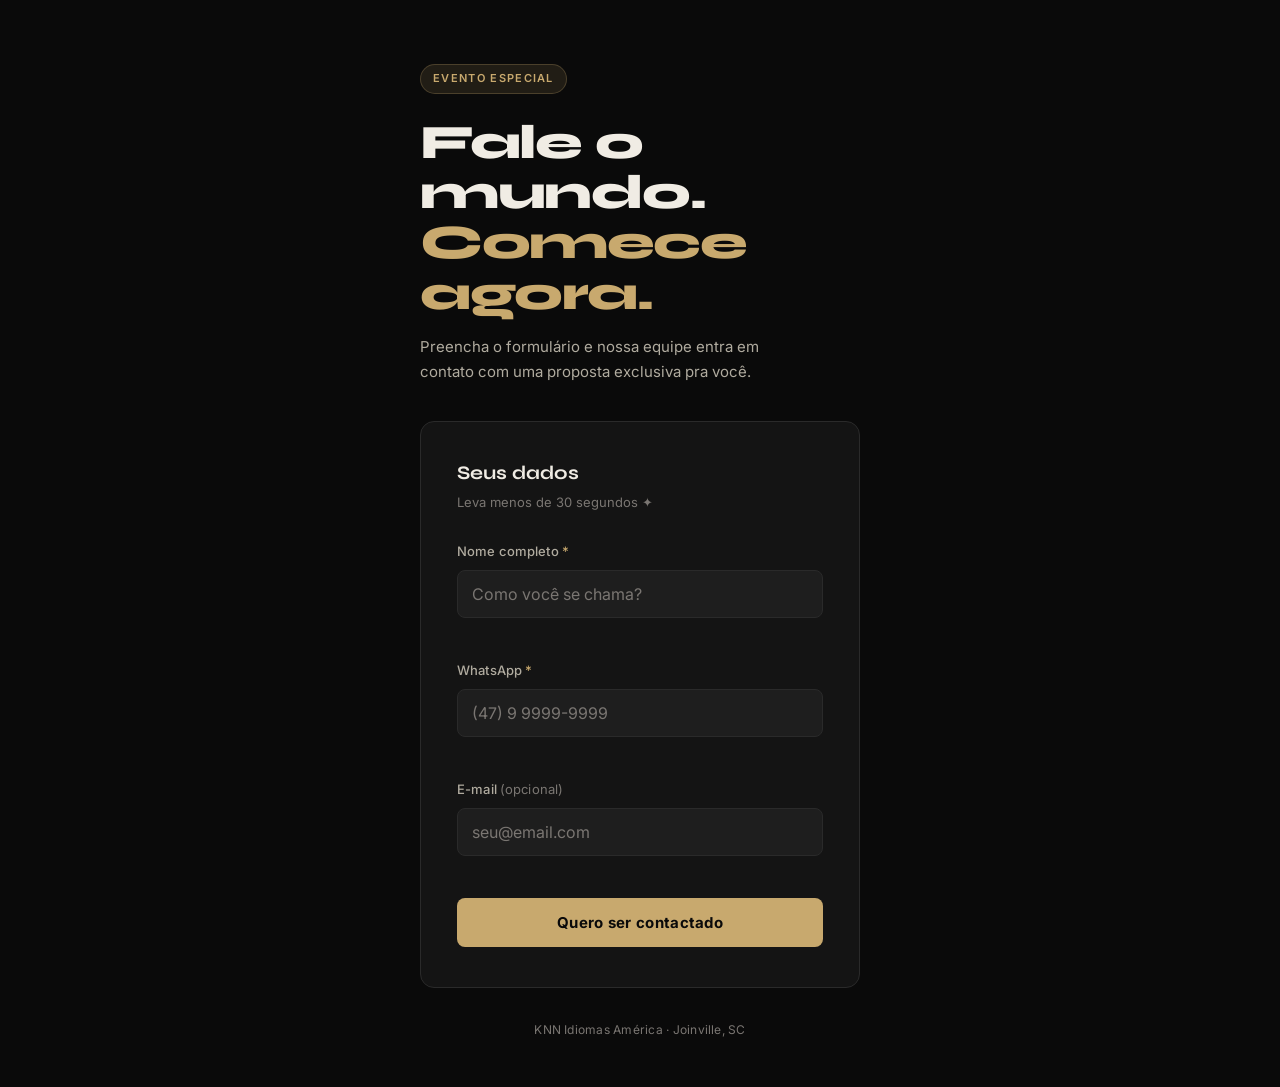
==== index.html @ 27bf4df8 "Add files via upload" ====
<!DOCTYPE html>
<html lang="pt-BR">
<head>
  <meta charset="UTF-8" />
  <meta name="viewport" content="width=device-width, initial-scale=1.0, maximum-scale=1.0" />
  <meta name="theme-color" content="#0a0a0a" />
  <title>KNN Idiomas América — Garanta sua vaga</title>
  <link rel="stylesheet" href="style.css" />
  <link rel="preconnect" href="https://fonts.googleapis.com" />
  <link href="https://fonts.googleapis.com/css2?family=Inter:wght@400;500;600;700&family=Syne:wght@700;800&display=swap" rel="stylesheet" />
</head>
<body>

  <div class="page-wrapper">

    <!-- HERO -->
    <header class="hero">
      <div class="hero-badge">Evento Especial</div>
      <h1 class="hero-title">Fale o mundo.<br/><span class="accent">Comece agora.</span></h1>
      <p class="hero-sub">Preencha o formulário e nossa equipe entra em contato com uma proposta exclusiva pra você.</p>
    </header>

    <!-- FORM CARD -->
    <main class="card" id="form-section">

      <div id="form-view">
        <h2 class="card-title">Seus dados</h2>
        <p class="card-hint">Leva menos de 30 segundos ✦</p>

        <form id="lead-form" novalidate>

          <div class="field-group">
            <label for="nome">Nome completo <span class="required">*</span></label>
            <input
              type="text"
              id="nome"
              name="nome"
              placeholder="Como você se chama?"
              autocomplete="name"
              inputmode="text"
              required
            />
            <span class="field-error" id="erro-nome"></span>
          </div>

          <div class="field-group">
            <label for="whatsapp">WhatsApp <span class="required">*</span></label>
            <input
              type="tel"
              id="whatsapp"
              name="whatsapp"
              placeholder="(47) 9 9999-9999"
              autocomplete="tel"
              inputmode="numeric"
              maxlength="16"
              required
            />
            <span class="field-error" id="erro-whatsapp"></span>
          </div>

          <div class="field-group">
            <label for="email">E-mail <span class="optional">(opcional)</span></label>
            <input
              type="email"
              id="email"
              name="email"
              placeholder="seu@email.com"
              autocomplete="email"
              inputmode="email"
            />
            <span class="field-error" id="erro-email"></span>
          </div>

          <div id="submit-error" class="submit-error" aria-live="polite"></div>

          <button type="submit" id="btn-submit" class="btn-primary">
            <span class="btn-text">Quero ser contactado</span>
            <span class="btn-loader" hidden>
              <svg width="20" height="20" viewBox="0 0 24 24" fill="none" stroke="currentColor" stroke-width="2.5" stroke-linecap="round">
                <path d="M12 2v4M12 18v4M4.93 4.93l2.83 2.83M16.24 16.24l2.83 2.83M2 12h4M18 12h4M4.93 19.07l2.83-2.83M16.24 7.76l2.83-2.83"/>
              </svg>
            </span>
          </button>

        </form>
      </div>

      <!-- SUCCESS STATE -->
      <div id="success-view" hidden>
        <div class="success-icon">
          <svg width="40" height="40" viewBox="0 0 24 24" fill="none" stroke="currentColor" stroke-width="2.5" stroke-linecap="round" stroke-linejoin="round">
            <polyline points="20 6 9 17 4 12"/>
          </svg>
        </div>
        <h2 class="success-title">Recebemos!</h2>
        <p class="success-text">Seus dados foram salvos. Em breve nossa equipe fala com você pelo WhatsApp. 🎉</p>
      </div>

    </main>

    <footer class="page-footer">
      <p>KNN Idiomas América · Joinville, SC</p>
    </footer>

  </div>

  <script src="script.js"></script>
</body>
</html>
---- style.css ----
/* ===========================
   TOKENS
   =========================== */
:root {
  --bg:          #0a0a0a;
  --surface:     #141414;
  --surface-2:   #1e1e1e;
  --border:      #2a2a2a;
  --gold:        #c8a96e;
  --gold-light:  #e0c48a;
  --gold-dim:    rgba(200, 169, 110, 0.12);
  --text:        #f0ece4;
  --text-muted:  #7a7672;
  --text-soft:   #b0ab9f;
  --danger:      #e06060;
  --success:     #5cba8a;
  --radius:      14px;
  --radius-sm:   8px;
  --font-display: 'Syne', sans-serif;
  --font-body:    'Inter', sans-serif;
  --transition:   0.2s ease;
}

/* ===========================
   RESET
   =========================== */
*, *::before, *::after { box-sizing: border-box; margin: 0; padding: 0; }
html { -webkit-text-size-adjust: 100%; }
body {
  background: var(--bg);
  color: var(--text);
  font-family: var(--font-body);
  font-size: 16px;
  line-height: 1.6;
  min-height: 100dvh;
  -webkit-font-smoothing: antialiased;
}

/* ===========================
   LAYOUT
   =========================== */
.page-wrapper {
  max-width: 480px;
  margin: 0 auto;
  padding: 0 20px 48px;
}

/* ===========================
   HERO
   =========================== */
.hero {
  padding: 52px 0 36px;
  text-align: left;
}

.hero-badge {
  display: inline-block;
  font-family: var(--font-body);
  font-size: 11px;
  font-weight: 600;
  letter-spacing: 0.12em;
  text-transform: uppercase;
  color: var(--gold);
  background: var(--gold-dim);
  border: 1px solid rgba(200, 169, 110, 0.25);
  padding: 5px 12px;
  border-radius: 100px;
  margin-bottom: 24px;
}

.hero-title {
  font-family: var(--font-display);
  font-size: clamp(2.2rem, 8vw, 3rem);
  font-weight: 800;
  line-height: 1.05;
  letter-spacing: -0.03em;
  color: var(--text);
  margin-bottom: 16px;
}

.hero-title .accent {
  color: var(--gold);
}

.hero-sub {
  font-size: 15px;
  color: var(--text-soft);
  max-width: 340px;
  line-height: 1.65;
}

/* ===========================
   CARD
   =========================== */
.card {
  background: var(--surface);
  border: 1px solid var(--border);
  border-radius: var(--radius);
  padding: 28px 24px 32px;
}

.card-title {
  font-family: var(--font-display);
  font-size: 1.2rem;
  font-weight: 700;
  color: var(--text);
  margin-bottom: 4px;
}

.card-hint {
  font-size: 13px;
  color: var(--text-muted);
  margin-bottom: 28px;
}

/* ===========================
   FORM
   =========================== */
.field-group {
  margin-bottom: 20px;
}

label {
  display: block;
  font-size: 13px;
  font-weight: 500;
  color: var(--text-soft);
  margin-bottom: 8px;
  letter-spacing: 0.01em;
}

.required {
  color: var(--gold);
}

.optional {
  color: var(--text-muted);
  font-weight: 400;
}

input {
  width: 100%;
  background: var(--surface-2);
  border: 1.5px solid var(--border);
  border-radius: var(--radius-sm);
  color: var(--text);
  font-family: var(--font-body);
  font-size: 16px; /* prevents iOS zoom */
  padding: 13px 14px;
  outline: none;
  transition: border-color var(--transition), box-shadow var(--transition);
  -webkit-appearance: none;
}

input::placeholder {
  color: var(--text-muted);
}

input:focus {
  border-color: var(--gold);
  box-shadow: 0 0 0 3px rgba(200, 169, 110, 0.12);
}

input.is-error {
  border-color: var(--danger);
  box-shadow: 0 0 0 3px rgba(224, 96, 96, 0.1);
}

.field-error {
  display: block;
  font-size: 12px;
  color: var(--danger);
  margin-top: 6px;
  min-height: 16px;
}

/* ===========================
   SUBMIT ERROR
   =========================== */
.submit-error {
  font-size: 13px;
  color: var(--danger);
  background: rgba(224, 96, 96, 0.08);
  border: 1px solid rgba(224, 96, 96, 0.2);
  border-radius: var(--radius-sm);
  padding: 10px 14px;
  margin-bottom: 16px;
  display: none;
}
.submit-error.visible { display: block; }

/* ===========================
   BUTTON
   =========================== */
.btn-primary {
  display: flex;
  align-items: center;
  justify-content: center;
  gap: 10px;
  width: 100%;
  background: var(--gold);
  color: #0a0a0a;
  font-family: var(--font-body);
  font-size: 15px;
  font-weight: 700;
  letter-spacing: 0.02em;
  padding: 15px 20px;
  border: none;
  border-radius: var(--radius-sm);
  cursor: pointer;
  transition: background var(--transition), transform 0.1s ease;
  margin-top: 8px;
  -webkit-tap-highlight-color: transparent;
}

.btn-primary:hover {
  background: var(--gold-light);
}

.btn-primary:active {
  transform: scale(0.98);
}

.btn-primary:disabled {
  opacity: 0.55;
  cursor: not-allowed;
  transform: none;
}

/* spinner */
.btn-loader svg {
  animation: spin 0.8s linear infinite;
}

@keyframes spin {
  to { transform: rotate(360deg); }
}

/* ===========================
   SUCCESS STATE
   =========================== */
#success-view {
  text-align: center;
  padding: 16px 0 8px;
}

.success-icon {
  display: inline-flex;
  align-items: center;
  justify-content: center;
  width: 72px;
  height: 72px;
  border-radius: 50%;
  background: rgba(92, 186, 138, 0.12);
  border: 1.5px solid rgba(92, 186, 138, 0.3);
  color: var(--success);
  margin-bottom: 20px;
  animation: pop 0.4s cubic-bezier(0.34, 1.56, 0.64, 1) forwards;
}

@keyframes pop {
  from { transform: scale(0.6); opacity: 0; }
  to   { transform: scale(1);   opacity: 1; }
}

.success-title {
  font-family: var(--font-display);
  font-size: 1.6rem;
  font-weight: 800;
  color: var(--text);
  margin-bottom: 10px;
}

.success-text {
  font-size: 15px;
  color: var(--text-soft);
  line-height: 1.65;
  max-width: 300px;
  margin: 0 auto;
}

/* ===========================
   FOOTER
   =========================== */
.page-footer {
  text-align: center;
  margin-top: 32px;
  font-size: 12px;
  color: var(--text-muted);
  letter-spacing: 0.02em;
}

/* ===========================
   RESPONSIVE (lg screens)
   =========================== */
@media (min-width: 520px) {
  .page-wrapper {
    padding-top: 0;
  }
  .hero {
    padding-top: 64px;
  }
  .card {
    padding: 36px 36px 40px;
  }
}

/* ===========================
   REDUCED MOTION
   =========================== */
@media (prefers-reduced-motion: reduce) {
  *, *::before, *::after { animation-duration: 0.01ms !important; transition-duration: 0.01ms !important; }
}
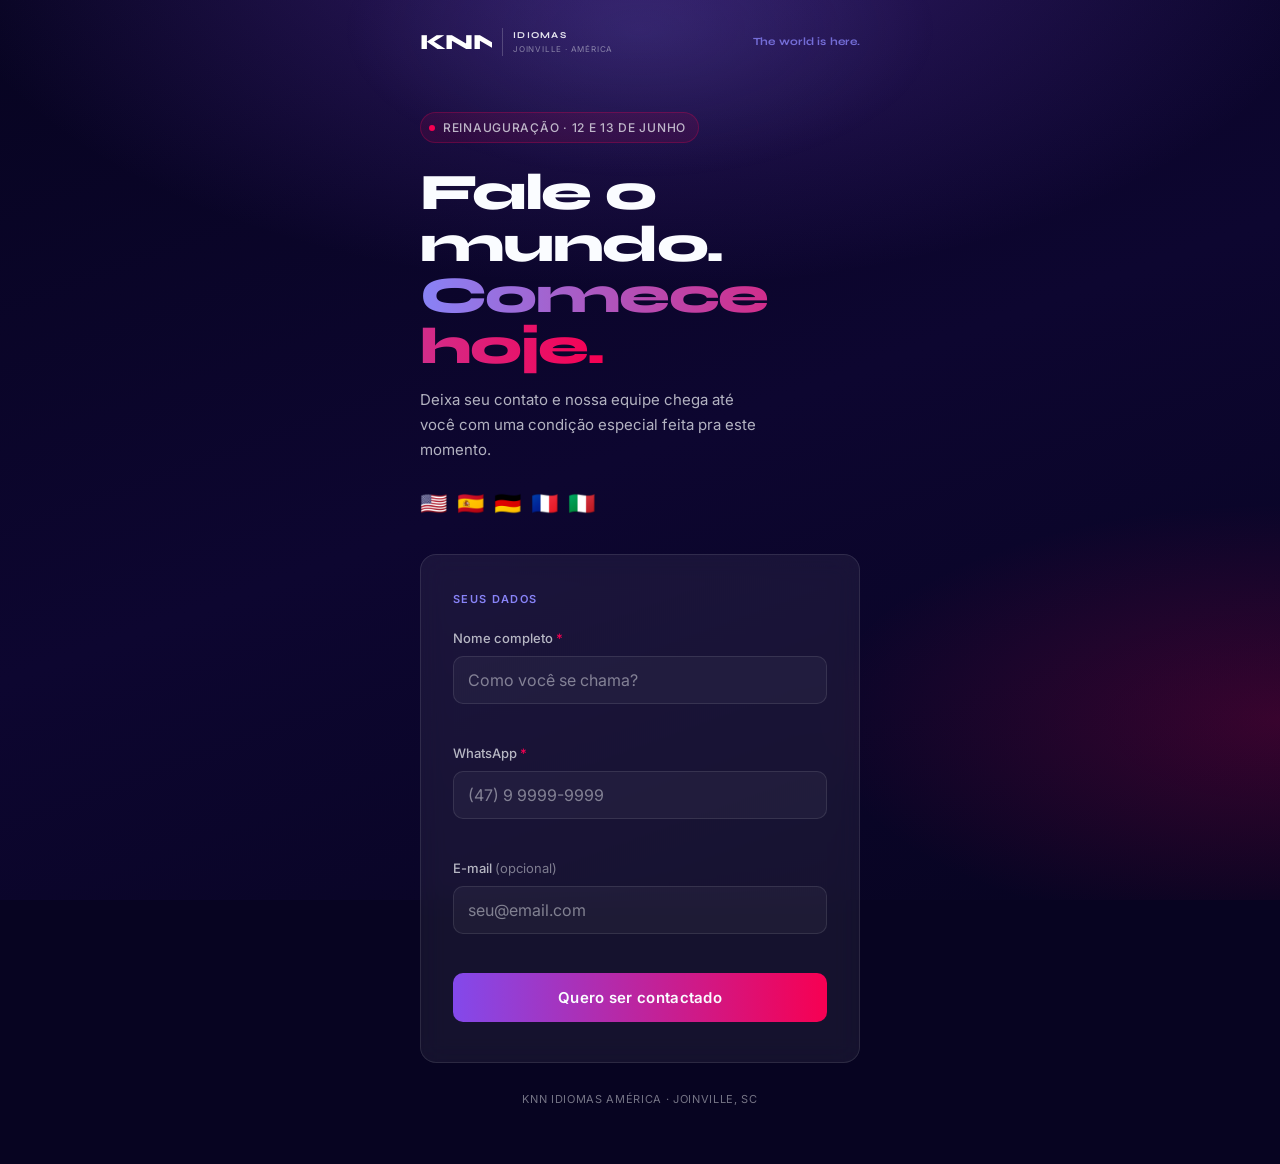
==== commit dcd19d68: "Update index.html with new theme and content Updated the theme color and title for the webpage. Modi" ====
--- a/index.html
+++ b/index.html
@@ -3,70 +3,94 @@
 <head>
   <meta charset="UTF-8" />
   <meta name="viewport" content="width=device-width, initial-scale=1.0, maximum-scale=1.0" />
-  <meta name="theme-color" content="#0a0a0a" />
-  <title>KNN Idiomas América — Garanta sua vaga</title>
+  <meta name="theme-color" content="#070421" />
+  <title>KNN Idiomas América — The world is here.</title>
   <link rel="stylesheet" href="style.css" />
   <link rel="preconnect" href="https://fonts.googleapis.com" />
-  <link href="https://fonts.googleapis.com/css2?family=Inter:wght@400;500;600;700&family=Syne:wght@700;800&display=swap" rel="stylesheet" />
+  <link href="https://fonts.googleapis.com/css2?family=Syne:wght@700;800&family=Inter:wght@400;500;600&display=swap" rel="stylesheet" />
 </head>
 <body>
 
-  <div class="page-wrapper">
+  <div class="bg-gradient" aria-hidden="true"></div>
+  <div class="bg-glow" aria-hidden="true"></div>
+
+  <div class="page">
+
+    <!-- HEADER -->
+    <header class="header">
+      <div class="logo-wrap">
+        <!-- Logo KNN em SVG inline — fiel à marca -->
+        <svg class="logo-svg" viewBox="0 0 120 40" fill="none" xmlns="http://www.w3.org/2000/svg" aria-label="KNN Idiomas">
+          <text x="0" y="32" font-family="'Syne', sans-serif" font-weight="800" font-size="36" fill="white" letter-spacing="-1">KNN</text>
+        </svg>
+        <div class="logo-sub">
+          <span class="logo-idiomas">IDIOMAS</span>
+          <span class="logo-unit">JOINVILLE · AMÉRICA</span>
+        </div>
+      </div>
+      <div class="header-tag">The world is here.</div>
+    </header>
 
     <!-- HERO -->
-    <header class="hero">
-      <div class="hero-badge">Evento Especial</div>
-      <h1 class="hero-title">Fale o mundo.<br/><span class="accent">Comece agora.</span></h1>
-      <p class="hero-sub">Preencha o formulário e nossa equipe entra em contato com uma proposta exclusiva pra você.</p>
-    </header>
+    <section class="hero">
+      <div class="hero-eyebrow">
+        <span class="dot"></span>
+        Reinauguração · 12 e 13 de junho
+      </div>
+
+      <h1 class="hero-title">
+        Fale o mundo.<br/>
+        <span class="hero-gradient-text">Comece hoje.</span>
+      </h1>
+
+      <p class="hero-body">
+        Deixa seu contato e nossa equipe chega até você com uma condição especial feita pra este momento.
+      </p>
+
+      <!-- FLAGS -->
+      <div class="flags" aria-label="Idiomas disponíveis">
+        <span title="Inglês">🇺🇸</span>
+        <span title="Espanhol">🇪🇸</span>
+        <span title="Alemão">🇩🇪</span>
+        <span title="Francês">🇫🇷</span>
+        <span title="Italiano">🇮🇹</span>
+      </div>
+    </section>
 
     <!-- FORM CARD -->
     <main class="card" id="form-section">
 
       <div id="form-view">
-        <h2 class="card-title">Seus dados</h2>
-        <p class="card-hint">Leva menos de 30 segundos ✦</p>
+        <p class="card-label">Seus dados</p>
 
         <form id="lead-form" novalidate>
 
           <div class="field-group">
-            <label for="nome">Nome completo <span class="required">*</span></label>
+            <label for="nome">Nome completo <span class="req">*</span></label>
             <input
-              type="text"
-              id="nome"
-              name="nome"
+              type="text" id="nome" name="nome"
               placeholder="Como você se chama?"
-              autocomplete="name"
-              inputmode="text"
-              required
+              autocomplete="name" inputmode="text" required
             />
             <span class="field-error" id="erro-nome"></span>
           </div>
 
           <div class="field-group">
-            <label for="whatsapp">WhatsApp <span class="required">*</span></label>
+            <label for="whatsapp">WhatsApp <span class="req">*</span></label>
             <input
-              type="tel"
-              id="whatsapp"
-              name="whatsapp"
+              type="tel" id="whatsapp" name="whatsapp"
               placeholder="(47) 9 9999-9999"
-              autocomplete="tel"
-              inputmode="numeric"
-              maxlength="16"
-              required
+              autocomplete="tel" inputmode="numeric" maxlength="16" required
             />
             <span class="field-error" id="erro-whatsapp"></span>
           </div>
 
           <div class="field-group">
-            <label for="email">E-mail <span class="optional">(opcional)</span></label>
+            <label for="email">E-mail <span class="opt">(opcional)</span></label>
             <input
-              type="email"
-              id="email"
-              name="email"
+              type="email" id="email" name="email"
               placeholder="seu@email.com"
-              autocomplete="email"
-              inputmode="email"
+              autocomplete="email" inputmode="email"
             />
             <span class="field-error" id="erro-email"></span>
           </div>
@@ -76,7 +100,7 @@
           <button type="submit" id="btn-submit" class="btn-primary">
             <span class="btn-text">Quero ser contactado</span>
             <span class="btn-loader" hidden>
-              <svg width="20" height="20" viewBox="0 0 24 24" fill="none" stroke="currentColor" stroke-width="2.5" stroke-linecap="round">
+              <svg width="18" height="18" viewBox="0 0 24 24" fill="none" stroke="currentColor" stroke-width="2.5" stroke-linecap="round">
                 <path d="M12 2v4M12 18v4M4.93 4.93l2.83 2.83M16.24 16.24l2.83 2.83M2 12h4M18 12h4M4.93 19.07l2.83-2.83M16.24 7.76l2.83-2.83"/>
               </svg>
             </span>
@@ -85,21 +109,21 @@
         </form>
       </div>
 
-      <!-- SUCCESS STATE -->
+      <!-- SUCCESS -->
       <div id="success-view" hidden>
         <div class="success-icon">
-          <svg width="40" height="40" viewBox="0 0 24 24" fill="none" stroke="currentColor" stroke-width="2.5" stroke-linecap="round" stroke-linejoin="round">
+          <svg width="32" height="32" viewBox="0 0 24 24" fill="none" stroke="currentColor" stroke-width="2.5" stroke-linecap="round" stroke-linejoin="round">
             <polyline points="20 6 9 17 4 12"/>
           </svg>
         </div>
         <h2 class="success-title">Recebemos!</h2>
-        <p class="success-text">Seus dados foram salvos. Em breve nossa equipe fala com você pelo WhatsApp. 🎉</p>
+        <p class="success-body">Em breve nossa equipe fala com você pelo WhatsApp com uma proposta exclusiva. 🎉</p>
       </div>
 
     </main>
 
-    <footer class="page-footer">
-      <p>KNN Idiomas América · Joinville, SC</p>
+    <footer class="footer">
+      KNN Idiomas América · Joinville, SC
     </footer>
 
   </div>
--- a/style.css
+++ b/style.css
@@ -1,24 +1,26 @@
 /* ===========================
-   TOKENS
+   TOKENS — KNN brand palette
    =========================== */
 :root {
-  --bg:          #0a0a0a;
-  --surface:     #141414;
-  --surface-2:   #1e1e1e;
-  --border:      #2a2a2a;
-  --gold:        #c8a96e;
-  --gold-light:  #e0c48a;
-  --gold-dim:    rgba(200, 169, 110, 0.12);
-  --text:        #f0ece4;
-  --text-muted:  #7a7672;
-  --text-soft:   #b0ab9f;
-  --danger:      #e06060;
-  --success:     #5cba8a;
-  --radius:      14px;
-  --radius-sm:   8px;
+  --bg:           #070421;
+  --purple-deep:  #4a2da4;
+  --purple-mid:   #8349eb;
+  --purple-light: #8883f7;
+  --pink:         #f70052;
+  --white:        #fafcff;
+  --surface:      rgba(255,255,255,0.06);
+  --surface-2:    rgba(255,255,255,0.04);
+  --border:       rgba(255,255,255,0.1);
+  --border-focus: rgba(136,131,247,0.7);
+  --text:         #fafcff;
+  --text-muted:   rgba(250,252,255,0.45);
+  --text-soft:    rgba(250,252,255,0.7);
+  --danger:       #ff5c7a;
+  --success:      #5cba8a;
+  --radius:       16px;
+  --radius-sm:    10px;
   --font-display: 'Syne', sans-serif;
   --font-body:    'Inter', sans-serif;
-  --transition:   0.2s ease;
 }
 
 /* ===========================
@@ -34,90 +36,194 @@
   line-height: 1.6;
   min-height: 100dvh;
   -webkit-font-smoothing: antialiased;
+  overflow-x: hidden;
+}
+
+/* ===========================
+   BACKGROUND
+   =========================== */
+.bg-gradient {
+  position: fixed;
+  inset: 0;
+  background:
+    radial-gradient(ellipse 80% 60% at 50% -10%, rgba(131,73,235,0.35) 0%, transparent 70%),
+    radial-gradient(ellipse 60% 40% at 100% 80%, rgba(247,0,82,0.2) 0%, transparent 60%),
+    linear-gradient(160deg, #070421 0%, #0d0630 50%, #070421 100%);
+  z-index: 0;
+  pointer-events: none;
+}
+
+.bg-glow {
+  position: fixed;
+  top: -120px;
+  left: 50%;
+  transform: translateX(-50%);
+  width: 600px;
+  height: 300px;
+  background: radial-gradient(ellipse, rgba(136,131,247,0.15) 0%, transparent 70%);
+  z-index: 0;
+  pointer-events: none;
 }
 
 /* ===========================
    LAYOUT
    =========================== */
-.page-wrapper {
+.page {
+  position: relative;
+  z-index: 1;
   max-width: 480px;
   margin: 0 auto;
-  padding: 0 20px 48px;
+  padding: 0 20px 56px;
+}
+
+/* ===========================
+   HEADER
+   =========================== */
+.header {
+  display: flex;
+  align-items: center;
+  justify-content: space-between;
+  padding: 28px 0 0;
+}
+
+.logo-wrap {
+  display: flex;
+  align-items: center;
+  gap: 10px;
+}
+
+.logo-svg {
+  width: 72px;
+  height: 24px;
+}
+
+.logo-sub {
+  display: flex;
+  flex-direction: column;
+  border-left: 1px solid rgba(255,255,255,0.2);
+  padding-left: 10px;
+  gap: 1px;
+}
+
+.logo-idiomas {
+  font-family: var(--font-display);
+  font-size: 9px;
+  font-weight: 700;
+  letter-spacing: 0.14em;
+  color: var(--white);
+  opacity: 0.9;
+}
+
+.logo-unit {
+  font-size: 8px;
+  letter-spacing: 0.1em;
+  color: var(--text-muted);
+  text-transform: uppercase;
+}
+
+.header-tag {
+  font-family: var(--font-display);
+  font-size: 11px;
+  font-weight: 700;
+  color: var(--purple-light);
+  letter-spacing: 0.02em;
+  opacity: 0.8;
 }
 
 /* ===========================
    HERO
    =========================== */
 .hero {
-  padding: 52px 0 36px;
-  text-align: left;
-}
-
-.hero-badge {
-  display: inline-block;
-  font-family: var(--font-body);
+  padding: 44px 0 32px;
+}
+
+.hero-eyebrow {
+  display: inline-flex;
+  align-items: center;
+  gap: 8px;
+  font-size: 12px;
+  font-weight: 500;
+  letter-spacing: 0.06em;
+  text-transform: uppercase;
+  color: var(--text-soft);
+  background: rgba(247,0,82,0.1);
+  border: 1px solid rgba(247,0,82,0.25);
+  border-radius: 100px;
+  padding: 5px 12px 5px 8px;
+  margin-bottom: 24px;
+}
+
+.dot {
+  width: 6px;
+  height: 6px;
+  border-radius: 50%;
+  background: var(--pink);
+  animation: pulse 2s ease-in-out infinite;
+  flex-shrink: 0;
+}
+
+@keyframes pulse {
+  0%, 100% { opacity: 1; transform: scale(1); }
+  50%       { opacity: 0.5; transform: scale(0.8); }
+}
+
+.hero-title {
+  font-family: var(--font-display);
+  font-size: clamp(2.4rem, 9vw, 3.2rem);
+  font-weight: 800;
+  line-height: 1.0;
+  letter-spacing: -0.03em;
+  color: var(--white);
+  margin-bottom: 16px;
+}
+
+.hero-gradient-text {
+  background: linear-gradient(90deg, var(--purple-light) 0%, var(--pink) 100%);
+  -webkit-background-clip: text;
+  -webkit-text-fill-color: transparent;
+  background-clip: text;
+}
+
+.hero-body {
+  font-size: 15px;
+  color: var(--text-soft);
+  max-width: 340px;
+  line-height: 1.65;
+  margin-bottom: 24px;
+}
+
+.flags {
+  display: flex;
+  gap: 10px;
+  font-size: 22px;
+}
+
+/* ===========================
+   CARD
+   =========================== */
+.card {
+  background: var(--surface);
+  border: 1px solid var(--border);
+  border-radius: var(--radius);
+  padding: 28px 22px 32px;
+  backdrop-filter: blur(12px);
+  -webkit-backdrop-filter: blur(12px);
+}
+
+.card-label {
   font-size: 11px;
   font-weight: 600;
   letter-spacing: 0.12em;
   text-transform: uppercase;
-  color: var(--gold);
-  background: var(--gold-dim);
-  border: 1px solid rgba(200, 169, 110, 0.25);
-  padding: 5px 12px;
-  border-radius: 100px;
-  margin-bottom: 24px;
-}
-
-.hero-title {
-  font-family: var(--font-display);
-  font-size: clamp(2.2rem, 8vw, 3rem);
-  font-weight: 800;
-  line-height: 1.05;
-  letter-spacing: -0.03em;
-  color: var(--text);
-  margin-bottom: 16px;
-}
-
-.hero-title .accent {
-  color: var(--gold);
-}
-
-.hero-sub {
-  font-size: 15px;
-  color: var(--text-soft);
-  max-width: 340px;
-  line-height: 1.65;
-}
-
-/* ===========================
-   CARD
-   =========================== */
-.card {
-  background: var(--surface);
-  border: 1px solid var(--border);
-  border-radius: var(--radius);
-  padding: 28px 24px 32px;
-}
-
-.card-title {
-  font-family: var(--font-display);
-  font-size: 1.2rem;
-  font-weight: 700;
-  color: var(--text);
-  margin-bottom: 4px;
-}
-
-.card-hint {
-  font-size: 13px;
-  color: var(--text-muted);
-  margin-bottom: 28px;
+  color: var(--purple-light);
+  margin-bottom: 20px;
 }
 
 /* ===========================
    FORM
    =========================== */
 .field-group {
-  margin-bottom: 20px;
+  margin-bottom: 18px;
 }
 
 label {
@@ -125,66 +231,54 @@
   font-size: 13px;
   font-weight: 500;
   color: var(--text-soft);
-  margin-bottom: 8px;
-  letter-spacing: 0.01em;
-}
-
-.required {
-  color: var(--gold);
-}
-
-.optional {
-  color: var(--text-muted);
-  font-weight: 400;
-}
+  margin-bottom: 7px;
+}
+
+.req { color: var(--pink); }
+.opt { color: var(--text-muted); font-weight: 400; }
 
 input {
   width: 100%;
   background: var(--surface-2);
   border: 1.5px solid var(--border);
   border-radius: var(--radius-sm);
-  color: var(--text);
+  color: var(--white);
   font-family: var(--font-body);
-  font-size: 16px; /* prevents iOS zoom */
+  font-size: 16px;
   padding: 13px 14px;
   outline: none;
-  transition: border-color var(--transition), box-shadow var(--transition);
+  transition: border-color 0.2s, box-shadow 0.2s;
   -webkit-appearance: none;
 }
 
-input::placeholder {
-  color: var(--text-muted);
-}
+input::placeholder { color: var(--text-muted); }
 
 input:focus {
-  border-color: var(--gold);
-  box-shadow: 0 0 0 3px rgba(200, 169, 110, 0.12);
+  border-color: var(--border-focus);
+  box-shadow: 0 0 0 3px rgba(136,131,247,0.15);
 }
 
 input.is-error {
   border-color: var(--danger);
-  box-shadow: 0 0 0 3px rgba(224, 96, 96, 0.1);
+  box-shadow: 0 0 0 3px rgba(255,92,122,0.12);
 }
 
 .field-error {
   display: block;
   font-size: 12px;
   color: var(--danger);
-  margin-top: 6px;
+  margin-top: 5px;
   min-height: 16px;
 }
 
-/* ===========================
-   SUBMIT ERROR
-   =========================== */
 .submit-error {
   font-size: 13px;
   color: var(--danger);
-  background: rgba(224, 96, 96, 0.08);
-  border: 1px solid rgba(224, 96, 96, 0.2);
+  background: rgba(255,92,122,0.08);
+  border: 1px solid rgba(255,92,122,0.2);
   border-radius: var(--radius-sm);
   padding: 10px 14px;
-  margin-bottom: 16px;
+  margin-bottom: 14px;
   display: none;
 }
 .submit-error.visible { display: block; }
@@ -198,116 +292,107 @@
   justify-content: center;
   gap: 10px;
   width: 100%;
-  background: var(--gold);
-  color: #0a0a0a;
+  background: linear-gradient(90deg, var(--purple-mid) 0%, var(--pink) 100%);
+  color: var(--white);
   font-family: var(--font-body);
   font-size: 15px;
-  font-weight: 700;
+  font-weight: 600;
   letter-spacing: 0.02em;
   padding: 15px 20px;
   border: none;
   border-radius: var(--radius-sm);
   cursor: pointer;
-  transition: background var(--transition), transform 0.1s ease;
   margin-top: 8px;
+  position: relative;
+  overflow: hidden;
+  transition: opacity 0.2s, transform 0.1s;
   -webkit-tap-highlight-color: transparent;
 }
 
-.btn-primary:hover {
-  background: var(--gold-light);
-}
-
-.btn-primary:active {
-  transform: scale(0.98);
-}
-
-.btn-primary:disabled {
-  opacity: 0.55;
-  cursor: not-allowed;
-  transform: none;
-}
-
-/* spinner */
-.btn-loader svg {
-  animation: spin 0.8s linear infinite;
-}
-
-@keyframes spin {
-  to { transform: rotate(360deg); }
-}
-
-/* ===========================
-   SUCCESS STATE
+.btn-primary::before {
+  content: "";
+  position: absolute;
+  inset: 0;
+  background: linear-gradient(90deg, var(--pink) 0%, var(--purple-mid) 100%);
+  opacity: 0;
+  transition: opacity 0.3s;
+}
+
+.btn-primary:hover::before { opacity: 1; }
+.btn-primary:active { transform: scale(0.98); }
+.btn-primary:disabled { opacity: 0.5; cursor: not-allowed; transform: none; }
+
+.btn-text, .btn-loader { position: relative; z-index: 1; }
+
+.btn-loader svg { animation: spin 0.8s linear infinite; }
+@keyframes spin { to { transform: rotate(360deg); } }
+
+/* ===========================
+   SUCCESS
    =========================== */
 #success-view {
   text-align: center;
-  padding: 16px 0 8px;
+  padding: 12px 0 4px;
 }
 
 .success-icon {
   display: inline-flex;
   align-items: center;
   justify-content: center;
-  width: 72px;
-  height: 72px;
+  width: 68px;
+  height: 68px;
   border-radius: 50%;
-  background: rgba(92, 186, 138, 0.12);
-  border: 1.5px solid rgba(92, 186, 138, 0.3);
+  background: rgba(92,186,138,0.1);
+  border: 1.5px solid rgba(92,186,138,0.3);
   color: var(--success);
-  margin-bottom: 20px;
-  animation: pop 0.4s cubic-bezier(0.34, 1.56, 0.64, 1) forwards;
+  margin-bottom: 18px;
+  animation: pop 0.45s cubic-bezier(0.34,1.56,0.64,1) forwards;
 }
 
 @keyframes pop {
-  from { transform: scale(0.6); opacity: 0; }
-  to   { transform: scale(1);   opacity: 1; }
+  from { transform: scale(0.5); opacity: 0; }
+  to   { transform: scale(1); opacity: 1; }
 }
 
 .success-title {
   font-family: var(--font-display);
-  font-size: 1.6rem;
+  font-size: 1.7rem;
   font-weight: 800;
-  color: var(--text);
+  color: var(--white);
   margin-bottom: 10px;
 }
 
-.success-text {
-  font-size: 15px;
+.success-body {
+  font-size: 14px;
   color: var(--text-soft);
   line-height: 1.65;
-  max-width: 300px;
+  max-width: 290px;
   margin: 0 auto;
 }
 
 /* ===========================
    FOOTER
    =========================== */
-.page-footer {
+.footer {
   text-align: center;
-  margin-top: 32px;
-  font-size: 12px;
+  margin-top: 28px;
+  font-size: 11px;
   color: var(--text-muted);
-  letter-spacing: 0.02em;
-}
-
-/* ===========================
-   RESPONSIVE (lg screens)
+  letter-spacing: 0.06em;
+  text-transform: uppercase;
+}
+
+/* ===========================
+   RESPONSIVE
    =========================== */
 @media (min-width: 520px) {
-  .page-wrapper {
-    padding-top: 0;
+  .hero { padding-top: 56px; }
+  .card { padding: 36px 32px 40px; }
+}
+
+@media (prefers-reduced-motion: reduce) {
+  *, *::before, *::after {
+    animation-duration: 0.01ms !important;
+    transition-duration: 0.01ms !important;
   }
-  .hero {
-    padding-top: 64px;
-  }
-  .card {
-    padding: 36px 36px 40px;
-  }
-}
-
-/* ===========================
-   REDUCED MOTION
-   =========================== */
-@media (prefers-reduced-motion: reduce) {
-  *, *::before, *::after { animation-duration: 0.01ms !important; transition-duration: 0.01ms !important; }
-}
+}
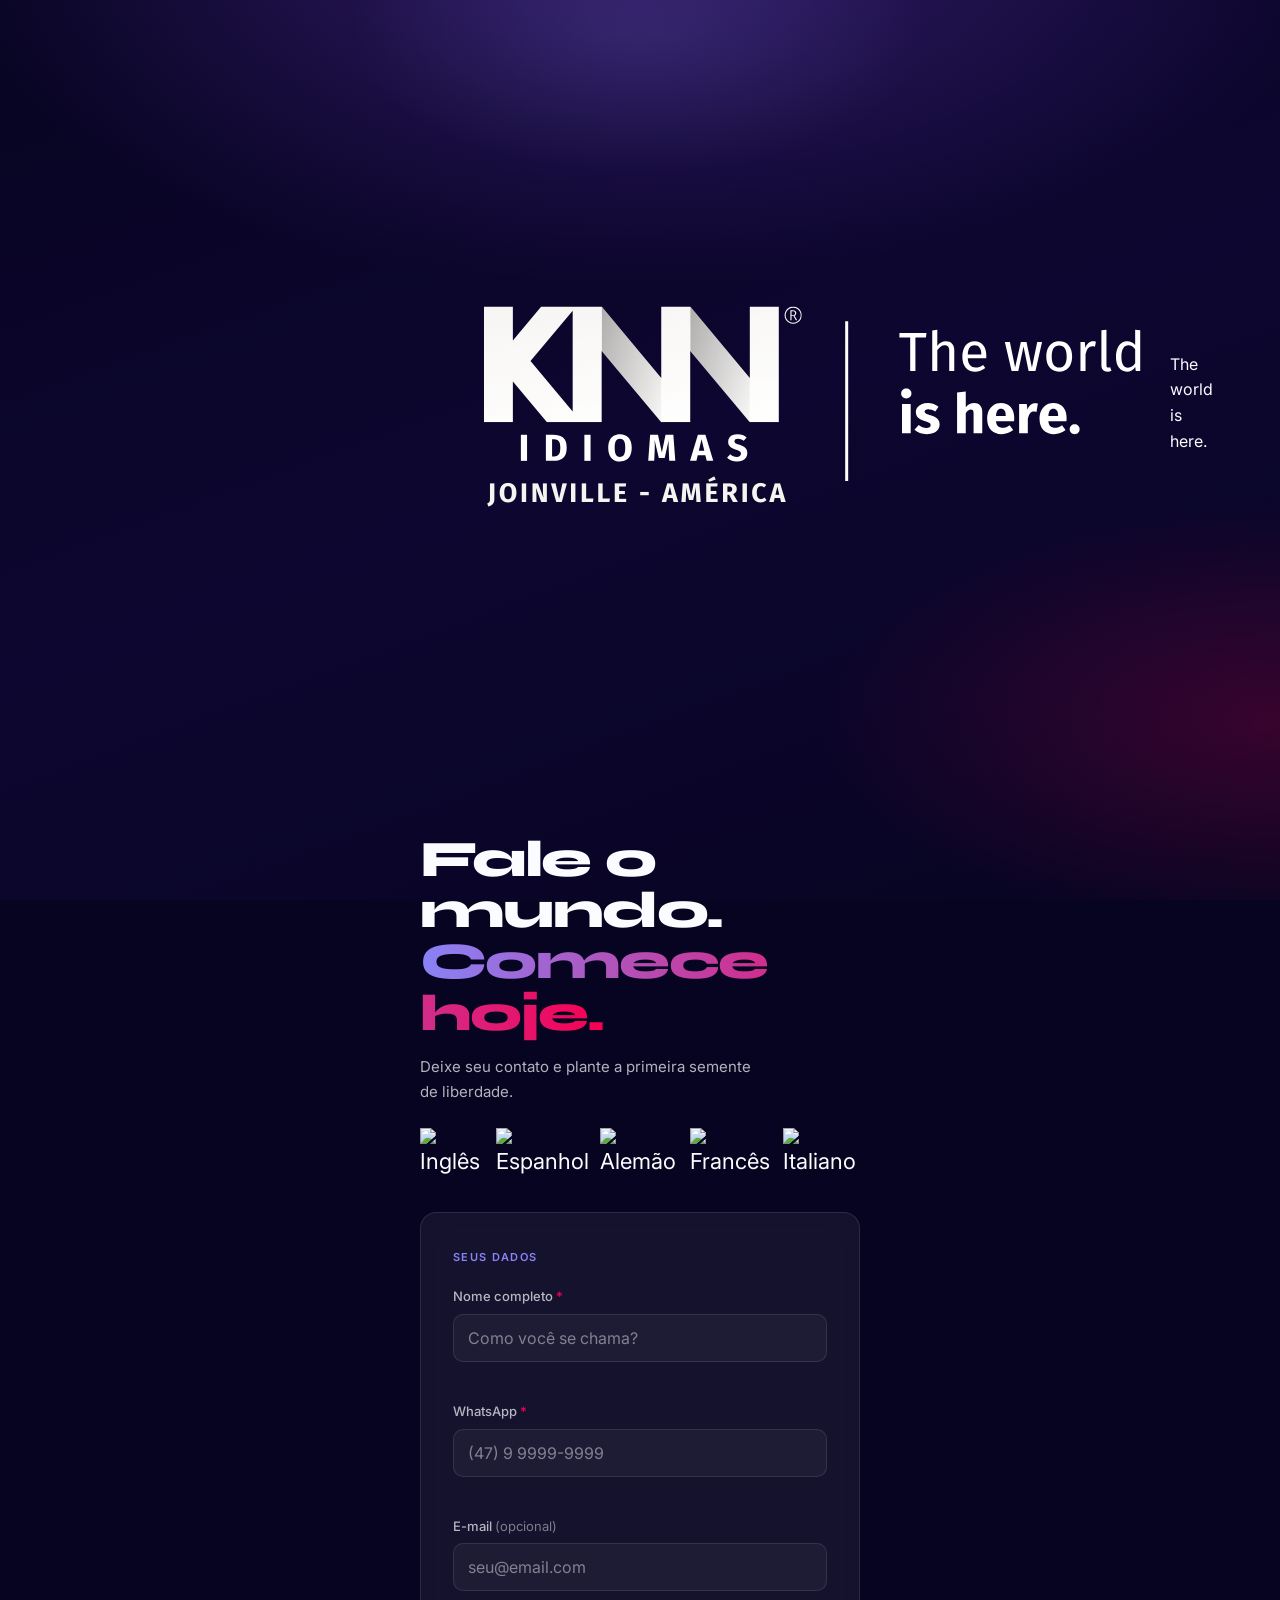
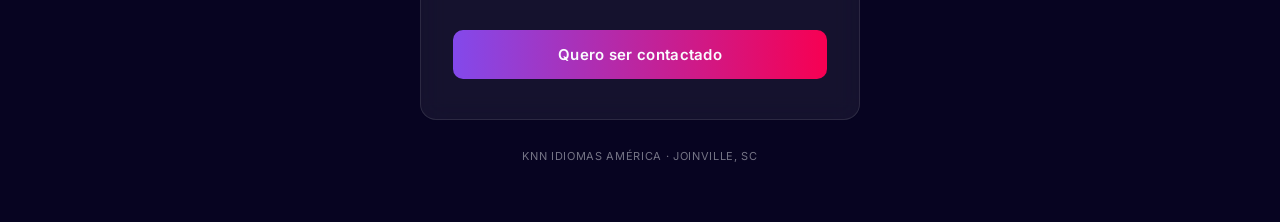
==== commit 69733a28: "Rename index (1).html to index.html" ====
--- a/index.html
+++ b/index.html
@@ -16,44 +16,30 @@
 
   <div class="page">
 
-    <!-- HEADER -->
+    <!-- LOGO -->
     <header class="header">
-      <div class="logo-wrap">
-        <!-- Logo KNN em SVG inline — fiel à marca -->
-        <svg class="logo-svg" viewBox="0 0 120 40" fill="none" xmlns="http://www.w3.org/2000/svg" aria-label="KNN Idiomas">
-          <text x="0" y="32" font-family="'Syne', sans-serif" font-weight="800" font-size="36" fill="white" letter-spacing="-1">KNN</text>
-        </svg>
-        <div class="logo-sub">
-          <span class="logo-idiomas">IDIOMAS</span>
-          <span class="logo-unit">JOINVILLE · AMÉRICA</span>
-        </div>
-      </div>
-      <div class="header-tag">The world is here.</div>
+      <img src="logo.png" alt="KNN Idiomas Joinville América" class="logo-img" />
+      <p class="tagline">The world is here.</p>
     </header>
 
     <!-- HERO -->
     <section class="hero">
-      <div class="hero-eyebrow">
-        <span class="dot"></span>
-        Reinauguração · 12 e 13 de junho
-      </div>
-
       <h1 class="hero-title">
         Fale o mundo.<br/>
         <span class="hero-gradient-text">Comece hoje.</span>
       </h1>
 
       <p class="hero-body">
-        Deixa seu contato e nossa equipe chega até você com uma condição especial feita pra este momento.
+        Deixe seu contato e plante a primeira semente de liberdade.
       </p>
 
-      <!-- FLAGS -->
+      <!-- FLAGS via twemoji CDN -->
       <div class="flags" aria-label="Idiomas disponíveis">
-        <span title="Inglês">🇺🇸</span>
-        <span title="Espanhol">🇪🇸</span>
-        <span title="Alemão">🇩🇪</span>
-        <span title="Francês">🇫🇷</span>
-        <span title="Italiano">🇮🇹</span>
+        <img src="https://cdn.jsdelivr.net/gh/twitter/twemoji@14.0.2/assets/72x72/1f1fa-1f1f8.png" alt="Inglês" title="Inglês" />
+        <img src="https://cdn.jsdelivr.net/gh/twitter/twemoji@14.0.2/assets/72x72/1f1ea-1f1f8.png" alt="Espanhol" title="Espanhol" />
+        <img src="https://cdn.jsdelivr.net/gh/twitter/twemoji@14.0.2/assets/72x72/1f1e9-1f1ea.png" alt="Alemão" title="Alemão" />
+        <img src="https://cdn.jsdelivr.net/gh/twitter/twemoji@14.0.2/assets/72x72/1f1eb-1f1f7.png" alt="Francês" title="Francês" />
+        <img src="https://cdn.jsdelivr.net/gh/twitter/twemoji@14.0.2/assets/72x72/1f1ee-1f1f9.png" alt="Italiano" title="Italiano" />
       </div>
     </section>
 
